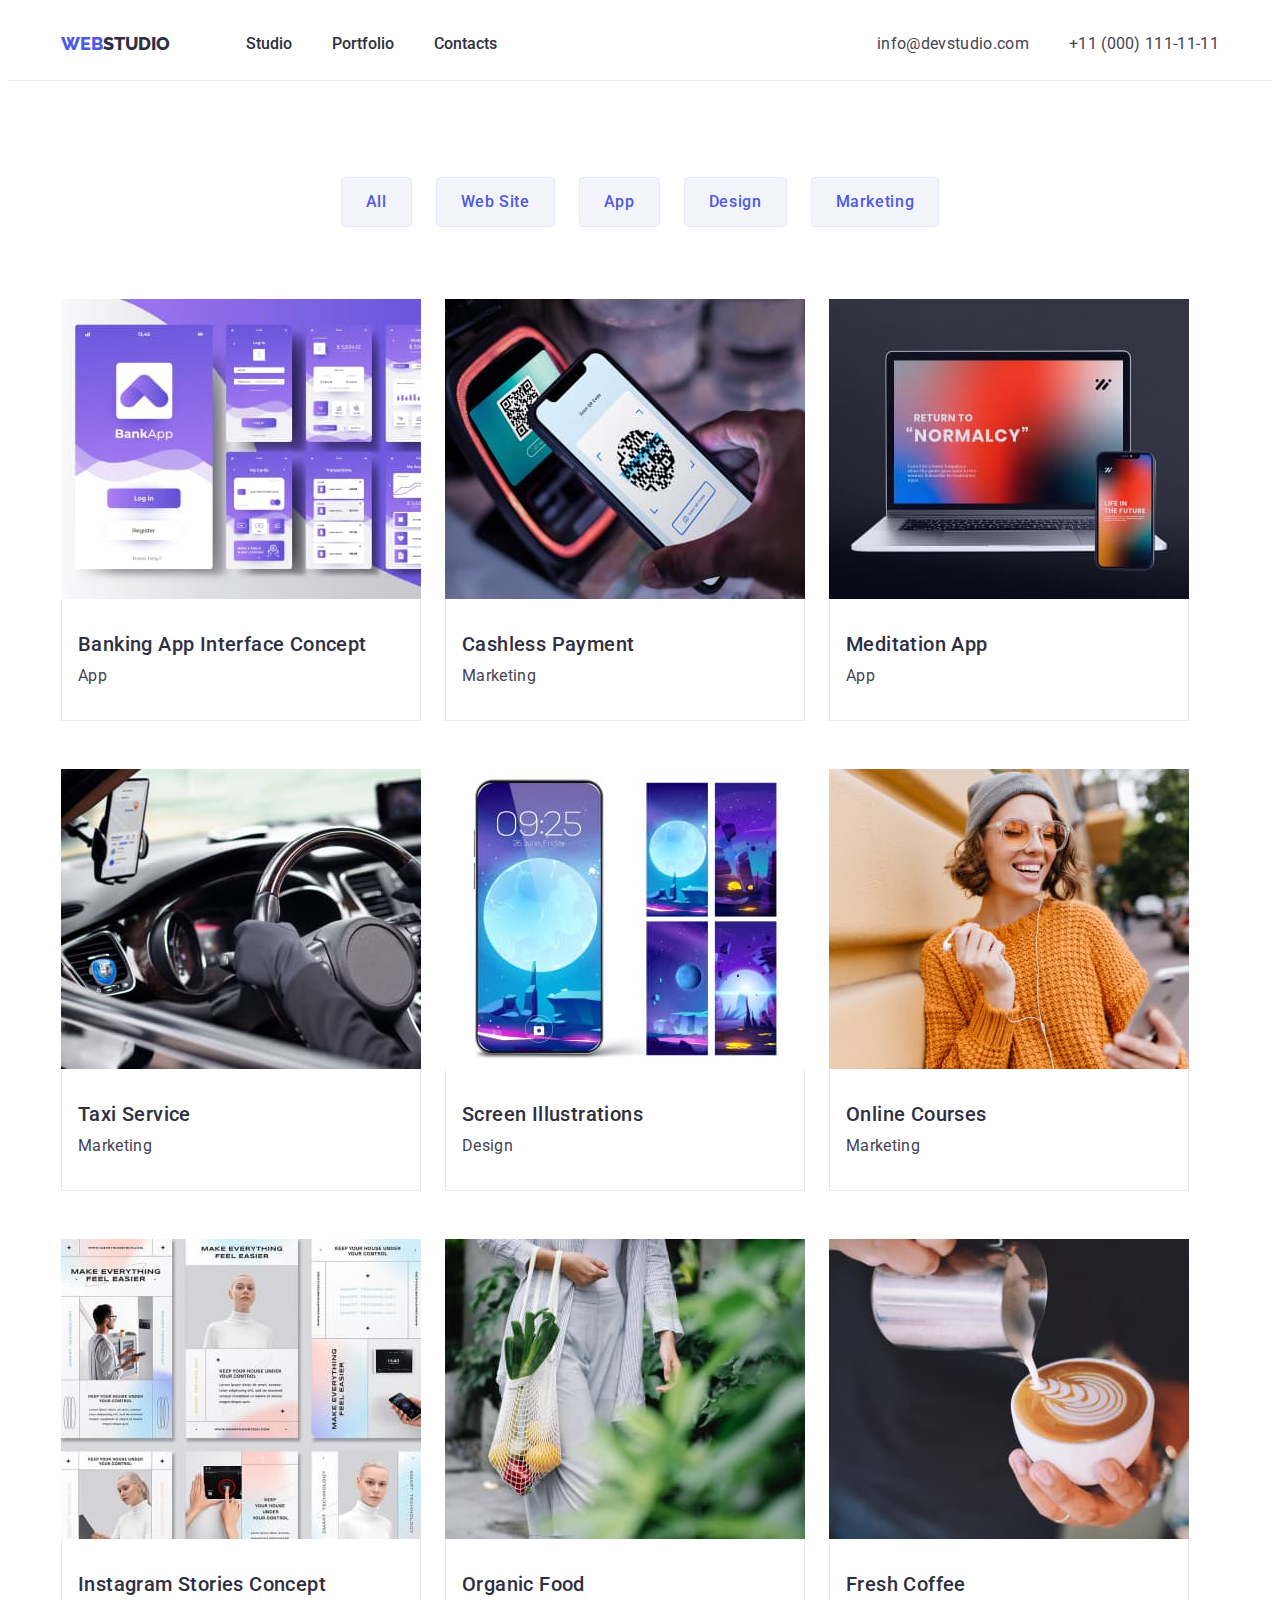
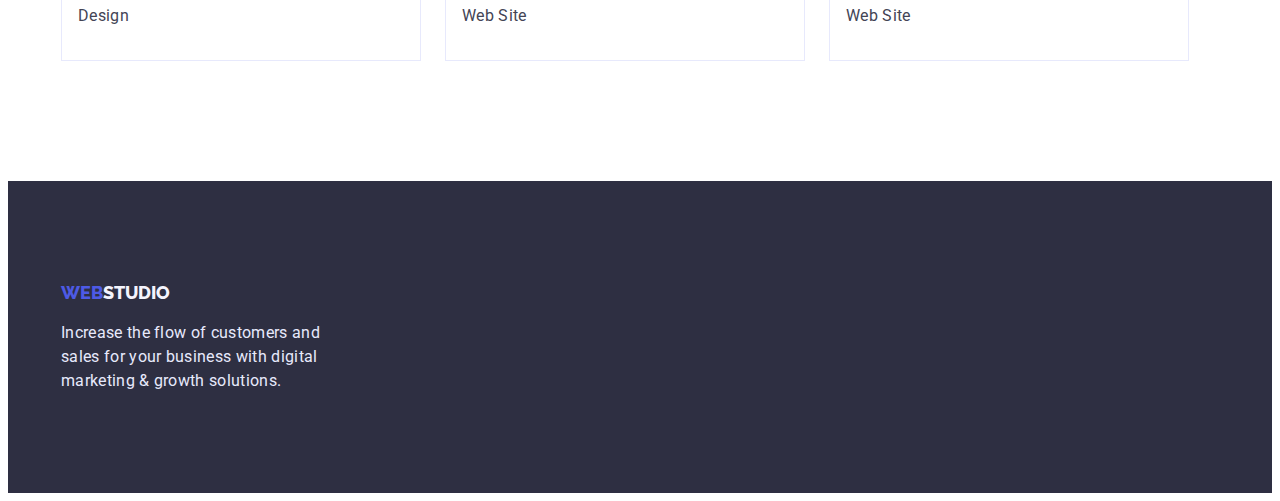
==== portfolio.html @ 15ba7d94 "Initial commit" ====
<!DOCTYPE html>
<html lang="en">
  <head>
    <meta charset="UTF-8" />
    <meta http-equiv="X-UA-Compatible" content="IE=edge" />
    <meta name="viewport" content="width=device-width, initial-scale=1.0" />
    <title>Portfolio</title>
    <link rel="preconnect" href="https://fonts.googleapis.com" />
    <link rel="preconnect" href="https://fonts.gstatic.com" crossorigin />
    <link
      href="https://fonts.googleapis.com/css2?family=Raleway:wght@800&family=Roboto:wght@400;500;700&display=swap"
      rel="stylesheet"
    />
    <link
      rel="stylesheet"
      href="https://cdnjs.cloudflare.com/ajax/libs/modern-normalize/1.1.0/modern-normalize.min.css"
      integrity="sha512-wpPYUAdjBVSE4KJnH1VR1HeZfpl1ub8YT/NKx4PuQ5NmX2tKuGu6U/JRp5y+Y8XG2tV+wKQpNHVUX03MfMFn9Q=="
      crossorigin="anonymous"
      referrerpolicy="no-referrer"
    />
    <link rel="stylesheet" href="./css/styles.css" />
  </head>
  <body>
    <!-- Header -->
    <header class="header">
      <div class="container header-container">
        <nav class="header-navigation">
          <a href="./index.html" class="header-logo link">
            <span class="logo-web">Web</span>Studio</a
          >
          <ul class="header-list list">
            <li class="header-item">
              <a href="./index.html" class="header-link link">Studio</a>
            </li>
            <li class="header-item">
              <a href="./portfolio.html" class="header-link link">Portfolio</a>
            </li>
            <li class="header-item">
              <a href="" class="header-link link">Contacts</a>
            </li>
          </ul>
        </nav>
        <address class="header-address">
          <ul class="address-list list">
            <li class="address-item">
              <a href="mailto:info@devstudio.com" class="address-mail link"
                >info@devstudio.com</a
              >
            </li>
            <li class="address-item">
              <a href="tel:+110001111111" class="address-tel link"
                >+11 (000) 111-11-11</a
              >
            </li>
          </ul>
        </address>
      </div>
    </header>

    <!-- Portfolio section -->
    <main>
      <section class="portfolio section">
        <div class="container portfolio-container">
          <h1 class="portfolio-title visually-hidden">Portfolio</h1>
          <ul class="portfolio-btn-list list">
            <li class="portfolio-btn-item">
              <button type="button" class="portfolio-btn btn">All</button>
            </li>
            <li class="portfolio-btn-item">
              <button type="button" class="portfolio-btn btn">Web Site</button>
            </li>
            <li class="portfolio-btn-item">
              <button type="button" class="portfolio-btn btn">App</button>
            </li>
            <li class="portfolio-btn-item">
              <button type="button" class="portfolio-btn btn">Design</button>
            </li>
            <li class="portfolio-btn-item">
              <button type="button" class="portfolio-btn btn">Marketing</button>
            </li>
          </ul>

          <!-- portfolio images -->

          <ul class="portfolio-img-list list">
            <li class="potfolio-item">
              <a href="" class="portfolio-link link"
                ><img
                  src="./images/portfolio1.jpg"
                  alt="Banking App"
                  width="360"
                />

                <div class="portfolio-text">
                  <h2 class="portfolio-img-subtitle subtitle">
                    Banking App Interface Concept
                  </h2>
                  <p class="portfolio-descr description">App</p>
                </div></a
              >
            </li>
            <li class="potfolio-item">
              <a href="" class="portfolio-link link"
                ><img
                  src="./images/portfolio2.jpg"
                  alt="Cashless Payment"
                  width="360"
                />
                <div class="portfolio-text">
                  <h2 class="portfolio-img-subtitle subtitle">
                    Cashless Payment
                  </h2>
                  <p class="portfolio-descr description">Marketing</p>
                </div></a
              >
            </li>
            <li class="potfolio-item">
              <a href="" class="portfolio-link link"
                ><img
                  src="./images/portfolio3.jpg"
                  alt="Meditation App"
                  width="360"
                />
                <div class="portfolio-text">
                  <h2 class="portfolio-img-subtitle subtitle">
                    Meditation App
                  </h2>
                  <p class="portfolio-descr description">App</p>
                </div></a
              >
            </li>
            <li class="potfolio-item">
              <a href="" class="portfolio-link link"
                ><img
                  src="./images/portfolio4.jpg"
                  alt="Taxi Service"
                  width="360"
                />
                <div class="portfolio-text">
                  <h2 class="portfolio-img-subtitle subtitle">Taxi Service</h2>
                  <p class="portfolio-descr description">Marketing</p>
                </div></a
              >
            </li>
            <li class="potfolio-item">
              <a href="" class="portfolio-link link"
                ><img
                  src="./images/portfolio5.jpg"
                  alt="Screen Illustrations"
                  width="360"
                />
                <div class="portfolio-text">
                  <h2 class="portfolio-img-subtitle subtitle">
                    Screen Illustrations
                  </h2>
                  <p class="portfolio-descr description">Design</p>
                </div></a
              >
            </li>
            <li class="potfolio-item">
              <a href="" class="portfolio-link link"
                ><img
                  src="./images/portfolio6.jpg"
                  alt="Online Courses"
                  width="360"
                />
                <div class="portfolio-text">
                  <h2 class="portfolio-img-subtitle subtitle">
                    Online Courses
                  </h2>
                  <p class="portfolio-descr description">Marketing</p>
                </div></a
              >
            </li>
            <li class="potfolio-item">
              <a href="" class="portfolio-link link"
                ><img
                  src="./images/portfolio7.jpg"
                  alt="Instagram Stories Concept"
                  width="360"
                />
                <div class="portfolio-text">
                  <h2 class="portfolio-img-subtitle subtitle">
                    Instagram Stories Concept
                  </h2>
                  <p class="portfolio-descr description">Design</p>
                </div></a
              >
            </li>
            <li class="potfolio-item">
              <a href="" class="portfolio-link link"
                ><img
                  src="./images/portfolio8.jpg"
                  alt="Organic Food"
                  width="360"
                />
                <div class="portfolio-text">
                  <h2 class="portfolio-img-subtitle subtitle">Organic Food</h2>
                  <p class="portfolio-descr description">Web Site</p>
                </div></a
              >
            </li>
            <li class="potfolio-item">
              <a href="" class="portfolio-link link"
                ><img
                  src="./images/portfolio9.jpg"
                  alt="Fresh Coffee"
                  width="360"
                />
                <div class="portfolio-text">
                  <h2 class="portfolio-img-subtitle subtitle">Fresh Coffee</h2>
                  <p class="portfolio-descr description">Web Site</p>
                </div></a
              >
            </li>
          </ul>
        </div>
      </section>
    </main>

    <!-- Footer -->

    <footer class="footer">
      <div class="container footer-container">
        <a href="./index.html" class="footer-logo link">
          <span class="logo-web">Web</span>Studio</a
        >
        <p class="footer-descr">
          Increase the flow of customers and sales for your business with
          digital marketing & growth solutions.
        </p>
      </div>
    </footer>
  </body>
</html>
---- css/styles.css ----
:root {
    --main-title-color: #2E2F42;
    --text-color: #434455;
    --accent-color: #4D5AE5;
    --white-color: #fff;
    --second-accent-color: #404BBF;
    --background-color: #F4F4FD;
    --second-background-color: #E7E9FC;
}


body {
    font-family: 'Roboto', sans-serif;
    color: var(--text-color);
}


.link {
    text-decoration: none;
}

.list {
    list-style: none;
    margin: 0;
    padding: 0;
}

.title {
    font-weight: 700;
    font-size: 36px;
    line-height: 1.11;
    text-align: center;
    letter-spacing: 0.02em;
    text-transform: capitalize;
    color: var(--main-title-color);
}

.subtitle {
    font-weight: 500;
    font-size: 20px;
    line-height: 1.2;
    letter-spacing: 0.02em;
    color: var(--main-title-color);
}

.btn {
    font-family: inherit;
    font-weight: 500;
    font-size: 16px;
    line-height: 1.5;
    letter-spacing: 0.04em;
    cursor: pointer;
    border-radius: 4px;
    border: 1px solid var(--second-background-color);

}

.description {
    font-size: 16px;
    line-height: 1.5;
    letter-spacing: 0.02em;

}

.visually-hidden {
    position: absolute;
    width: 1px;
    height: 1px;
    margin: -1px;
    border: 0;
    padding: 0;

    white-space: nowrap;
    clip-path: inset(100%);
    clip: rect(0 0 0 0);
    overflow: hidden;
}

.container {
    /* outline: 2px solid red; */
    max-width: 1158px;
    padding: 0 15px;
    margin: 0 auto;
}

.section {
    padding: 120px 0;
    /* padding-top: 120px;
    padding-bottom: 120px; */
}

h1,
h2,
h3,
h4,
h5,
h6,
p,
ul {
    margin: 0;
    padding: 0;
}

img {
    display: block;
    max-width: 100%;
    height: auto;
}


/* -------------Header------------- */

.header {
    border-bottom: 1px solid var(--second-background-color);
}

.header-container {
    display: flex;
    align-items: center;
    padding-top: 24px;
    padding-bottom: 24px;

}

.header-logo {
    font-family: 'Raleway', sans-serif;
    font-weight: 800;
    font-size: 18px;
    line-height: 1.33;
    text-transform: uppercase;
    color: var(--main-title-color);
    margin-right: 76px;

}

.header-list {
    display: flex;
    gap: 40px;

}

.header-navigation {
    display: flex;
    align-items: center;
}



.logo-web {
    color: var(--accent-color);
}



.header-link {
    font-weight: 500;
    font-size: 16px;
    line-height: 1.5;
    color: var(--main-title-color);
    padding: 24px 0;
}

.header-link:hover,
.header-link:focus {
    color: var(--accent-color);
}

/* Address */

.header-address {
    margin-left: auto;
}

.address-list {
    display: flex;

}

.address-item:not(:last-child) {
    margin-right: 40px;
}


.address-mail,
.address-tel {
    font-family: 'Roboto', sans-serif;
    font-style: normal;
    font-weight: 400;
    font-size: 16px;
    line-height: 1.5;
    letter-spacing: 0.02em;
    color: var(--text-color);
    padding: 24px 0;

}

.address-mail:hover,
.address-mail:focus {
    color: var(--accent-color);
}

.address-tel:hover,
.address-tel:focus {
    color: var(--accent-color);
}



/* -------------Hero------------- */

.hero {
    background-color: var(--main-title-color);
    padding-top: 188px;
    padding-bottom: 188px;
}


.hero-title {
    max-width: 530px;
    margin: 0 auto 48px;

    font-weight: 700;
    font-size: 56px;
    line-height: 1.07;
    text-align: center;
    letter-spacing: 0.02em;
    color: var(--white-color);

}


.hero-btn {
    display: block;
    margin: 0 auto;
    padding: 16px 32px;

    color: var(--accent-color);
    background-color: var(--background-color);
    border: 1px solid transparent;



}

.hero-btn:hover,
.hero-btn:focus {
    color: var(--white-color);
    background-color: var(--accent-color);
}

/* ------------features------------- */

.features-list {
    display: flex;
    gap: 24px;
}

.features-item {
    width: calc((100% - 72px) / 4);
}

.features-subtitle {
    margin-bottom: 8px;
}


/* -------------functions----------- */

.functions {
    padding-top: 0;
}

.functions-title {
    margin-bottom: 72px;
}

.functions-list {
    display: flex;

    flex-wrap: wrap;

    gap: 24px;

}


.functions-item {
    /* outline: 2px solid blue; */
    width: calc((100% - 48px) / 3);

}


/* --------------team---------------- */

.team {
    background-color: var(--background-color);
}


.team-title {
    margin-bottom: 72px;
}

.team-subtitle {
    text-align: center;
    margin-bottom: 8px;
}

.team-list {
    display: flex;
    flex-wrap: wrap;
    gap: 24px;
}

.team-item {
    /* outline: 2px solid blue; */
    width: calc((100% - 72px) / 4);
}

.team-names {
    background-color: var(--white-color);
    padding: 32px 16px;
    box-shadow: 0px 1px 6px rgba(46, 47, 66, 0.08), 0px 1px 1px rgba(46, 47, 66, 0.16), 0px 2px 1px rgba(46, 47, 66, 0.08);
    border-radius: 0px 0px 4px 4px;
}

.team-item-descr {
    text-align: center;
}


/* --------------footer------------ */
.footer {
    background-color: var(--main-title-color);
    padding: 100px 0;
}


.footer-logo {
    font-family: 'Raleway', sans-serif;
    font-weight: 800;
    font-size: 18px;
    line-height: 1.33;
    text-transform: uppercase;
    color: var(--background-color);

}


.footer-descr {
    font-size: 16px;
    line-height: 1.5;
    letter-spacing: 0.02em;
    color: var(--second-background-color);
    max-width: 264px;
    margin-top: 16px;
}


/* -----------------------SECOND PAGE----------------------- */


/* ----------------portfolio--------------- */

.portfolio {
    padding-top: 96px;
}

.portfolio-btn-list {
    display: flex;
    justify-content: center;
    margin-bottom: 72px;
    gap: 24px;
}

.portfolio-btn {
    padding: 12px 24px;
    color: var(--accent-color);
    background-color: var(--background-color);
    border: 1px solid var(--second-background-color);
}

.portfolio-btn:hover,
.portfolio-btn:focus {
    color: var(--white-color);
    background-color: var(--second-accent-color);
}

.portfolio-img-list {
    display: flex;
    flex-wrap: wrap;
    column-gap: 24px;
    row-gap: 48px;

}

.portfolio-text {
    padding-top: 32px;
    padding-bottom: 32px;
    padding-left: 16px;
    border: 1px solid var(--second-background-color);
    border-top: 1px solid transparent;
}

.portfolio-img-subtitle {
    margin-bottom: 8px;
    color: var(--main-title-color);
}

.portfolio-descr {
    color: var(--text-color);
}
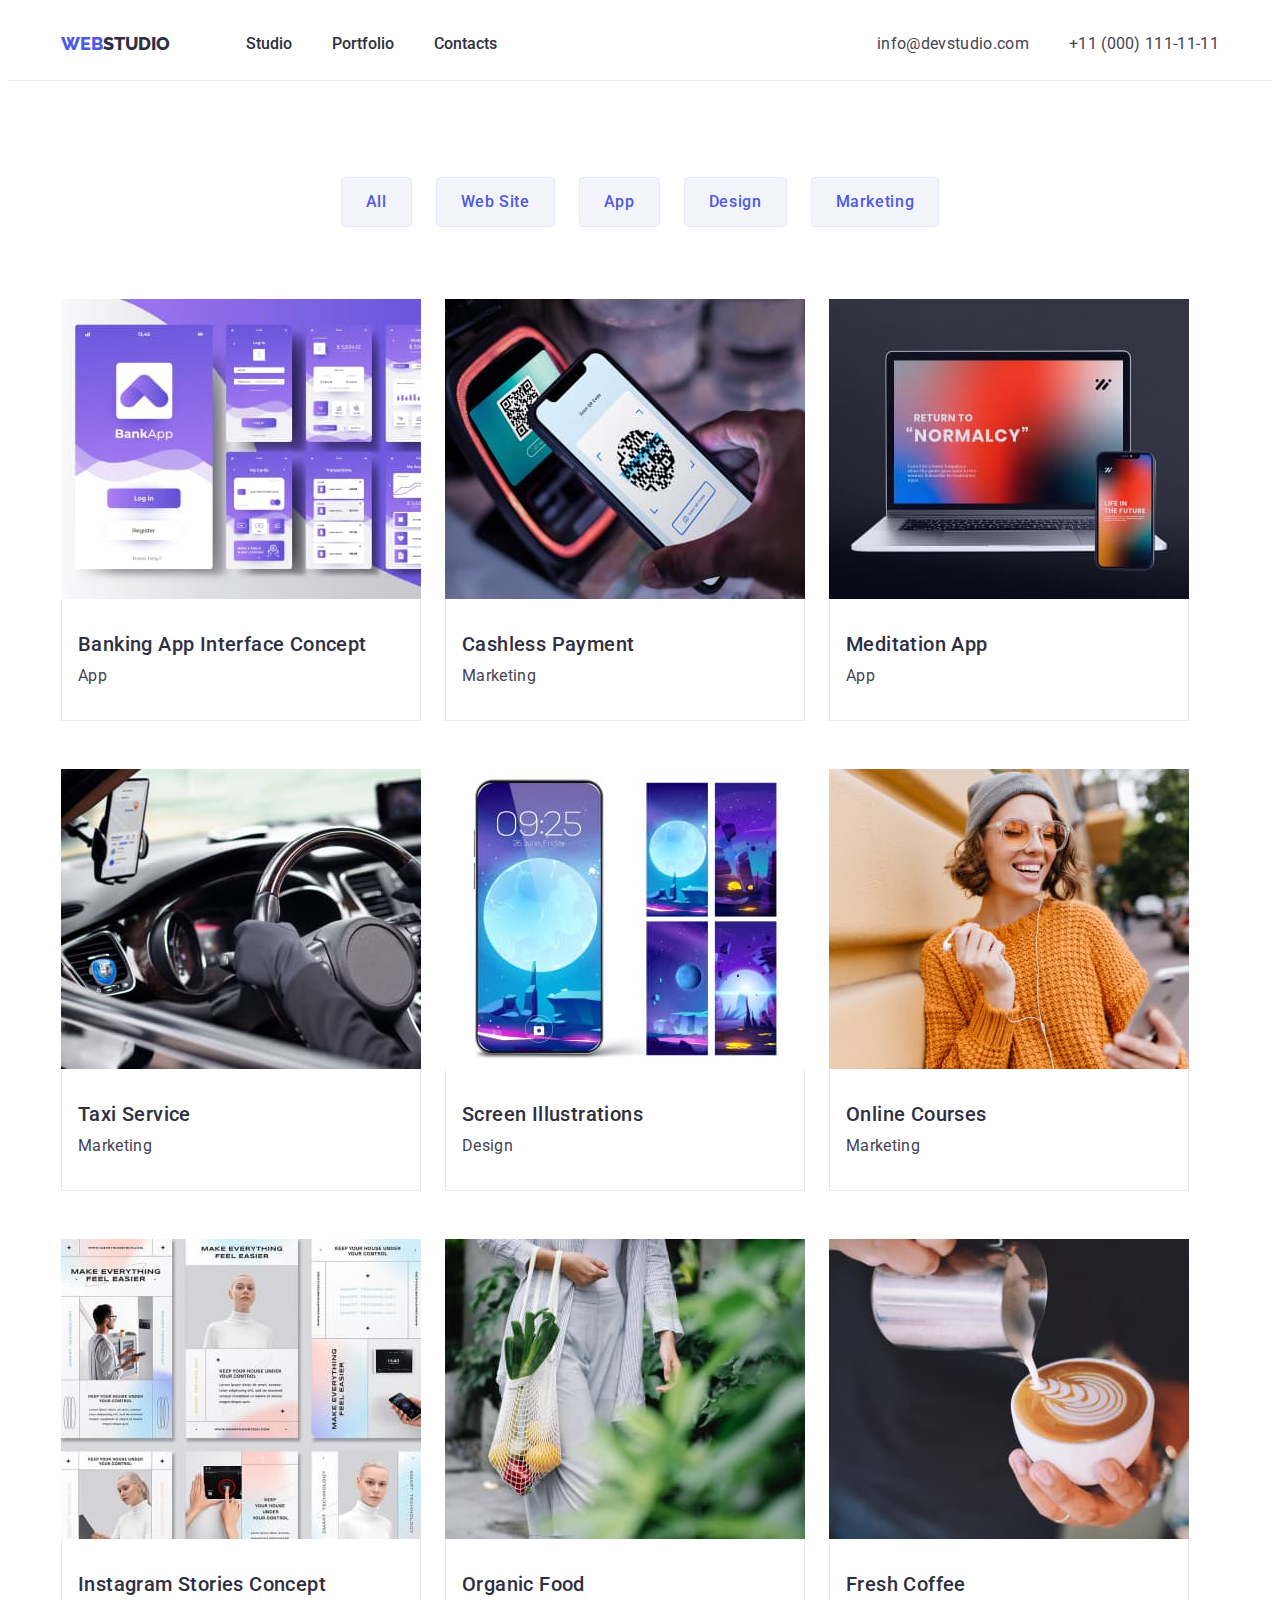
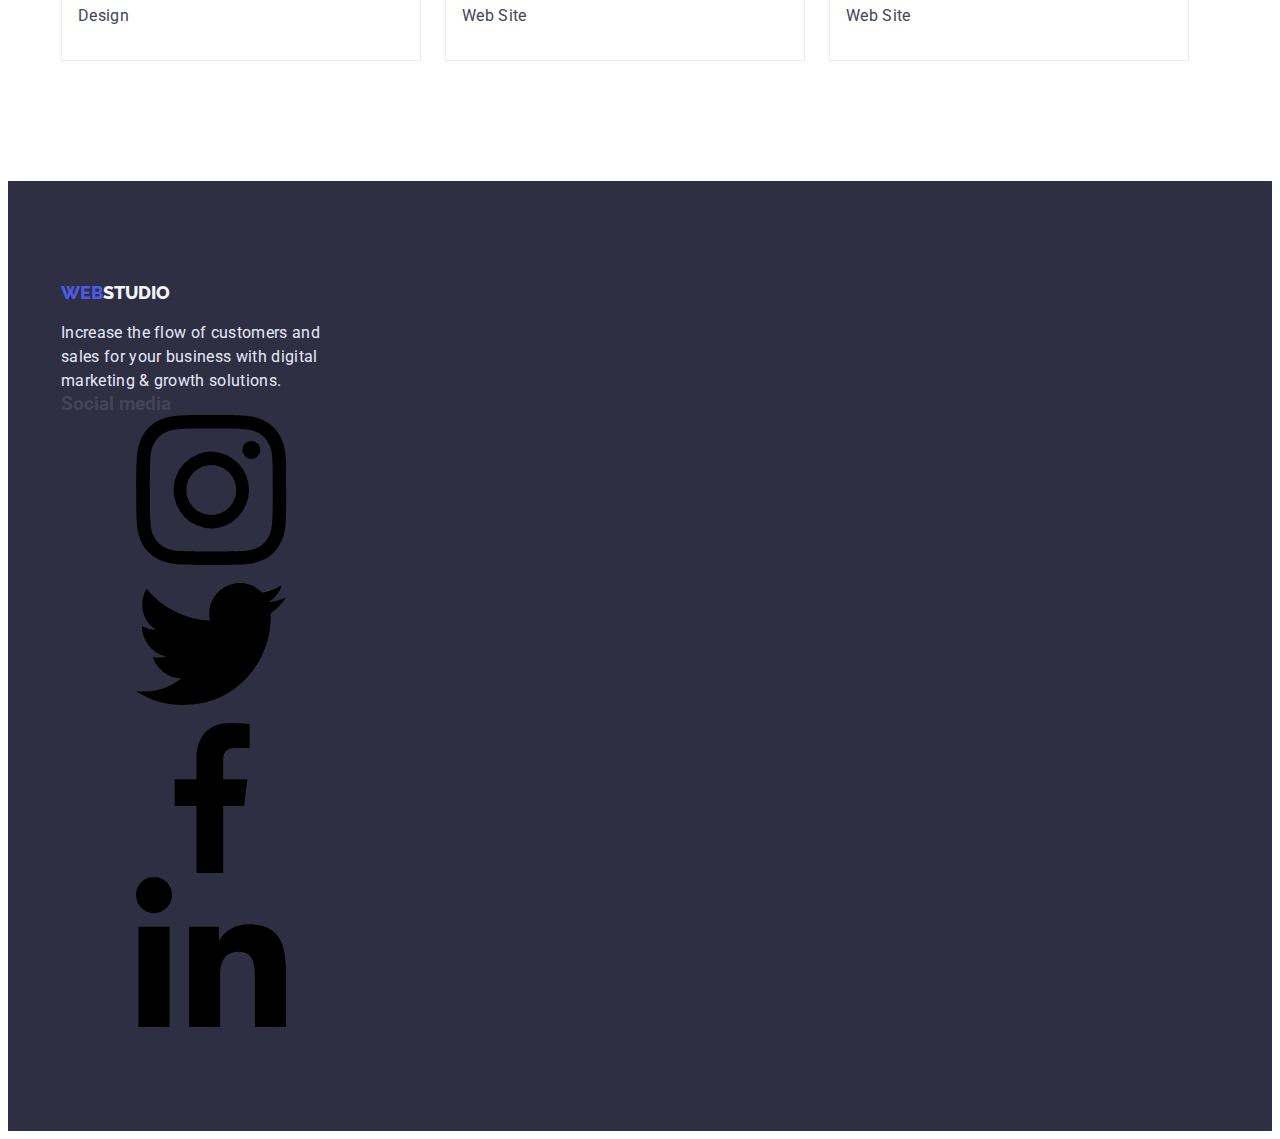
==== commit ba10af9e: "updated portfolio.html" ====
--- a/portfolio.html
+++ b/portfolio.html
@@ -83,7 +83,7 @@
           <!-- portfolio images -->
 
           <ul class="portfolio-img-list list">
-            <li class="potfolio-item">
+            <li class="portfolio-item">
               <a href="" class="portfolio-link link"
                 ><img
                   src="./images/portfolio1.jpg"
@@ -99,7 +99,7 @@
                 </div></a
               >
             </li>
-            <li class="potfolio-item">
+            <li class="portfolio-item">
               <a href="" class="portfolio-link link"
                 ><img
                   src="./images/portfolio2.jpg"
@@ -114,7 +114,7 @@
                 </div></a
               >
             </li>
-            <li class="potfolio-item">
+            <li class="portfolio-item">
               <a href="" class="portfolio-link link"
                 ><img
                   src="./images/portfolio3.jpg"
@@ -129,7 +129,7 @@
                 </div></a
               >
             </li>
-            <li class="potfolio-item">
+            <li class="portfolio-item">
               <a href="" class="portfolio-link link"
                 ><img
                   src="./images/portfolio4.jpg"
@@ -142,7 +142,7 @@
                 </div></a
               >
             </li>
-            <li class="potfolio-item">
+            <li class="portfolio-item">
               <a href="" class="portfolio-link link"
                 ><img
                   src="./images/portfolio5.jpg"
@@ -157,7 +157,7 @@
                 </div></a
               >
             </li>
-            <li class="potfolio-item">
+            <li class="portfolio-item">
               <a href="" class="portfolio-link link"
                 ><img
                   src="./images/portfolio6.jpg"
@@ -172,7 +172,7 @@
                 </div></a
               >
             </li>
-            <li class="potfolio-item">
+            <li class="portfolio-item">
               <a href="" class="portfolio-link link"
                 ><img
                   src="./images/portfolio7.jpg"
@@ -187,7 +187,7 @@
                 </div></a
               >
             </li>
-            <li class="potfolio-item">
+            <li class="portfolio-item">
               <a href="" class="portfolio-link link"
                 ><img
                   src="./images/portfolio8.jpg"
@@ -200,7 +200,7 @@
                 </div></a
               >
             </li>
-            <li class="potfolio-item">
+            <li class="portfolio-item">
               <a href="" class="portfolio-link link"
                 ><img
                   src="./images/portfolio9.jpg"
@@ -222,13 +222,50 @@
 
     <footer class="footer">
       <div class="container footer-container">
-        <a href="./index.html" class="footer-logo link">
-          <span class="logo-web">Web</span>Studio</a
-        >
-        <p class="footer-descr">
-          Increase the flow of customers and sales for your business with
-          digital marketing & growth solutions.
-        </p>
+        <div class="footer-content">
+          <div class="footer-leftpart">
+            <a href="./index.html" class="footer-logo link">
+              <span class="logo-web">Web</span>Studio</a
+            >
+            <p class="footer-descr">
+              Increase the flow of customers and sales for your business with
+              digital marketing & growth solutions.
+            </p>
+          </div>
+          <div class="footer-rightpart">
+            <h3 class="footer-subtitle">Social media</h3>
+            <ul class="footer-social-list list">
+              <li class="footer-social-item">
+                <a href="" class="footer-social-link link">
+                  <svg class="footer-social-icon">
+                    <use href="./images/icons.svg#instagram"></use>
+                  </svg>
+                </a>
+              </li>
+              <li class="footer-social-item">
+                <a href="" class="footer-social-link link">
+                  <svg class="footer-social-icon">
+                    <use href="./images/icons.svg#twitter"></use>
+                  </svg>
+                </a>
+              </li>
+              <li class="footer-social-item">
+                <a href="" class="footer-social-link link">
+                  <svg class="footer-social-icon">
+                    <use href="./images/icons.svg#facebook"></use>
+                  </svg>
+                </a>
+              </li>
+              <li class="footer-social-item">
+                <a href="" class="footer-social-link link">
+                  <svg class="footer-social-icon">
+                    <use href="./images/icons.svg#linkedin"></use>
+                  </svg>
+                </a>
+              </li>
+            </ul>
+          </div>
+        </div>
       </div>
     </footer>
   </body>
--- a/css/styles.css
+++ b/css/styles.css
@@ -212,6 +212,13 @@
     background-color: var(--main-title-color);
     padding-top: 188px;
     padding-bottom: 188px;
+    margin: 0 auto;
+    max-width: 1440px;
+    background-image: linear-gradient(rgba(46, 47, 66, 0.7), rgba(46, 47, 66, 0.7)), url(../images/hero-bg.jpg);
+    background-repeat: no-repeat;
+    background-position: center;
+    background-size: cover;
+
 }
 
 
@@ -259,6 +266,21 @@
     width: calc((100% - 72px) / 4);
 }
 
+.features-icon {
+    display: flex;
+    justify-content: center;
+    padding: 24px 100px;
+    margin-bottom: 8px;
+    background-color: var(--background-color);
+    max-width: 264px;
+    height: 112px;
+}
+
+.features-icon-svg {
+    width: 64px;
+    height: 64px;
+}
+
 .features-subtitle {
     margin-bottom: 8px;
 }
@@ -328,6 +350,111 @@
 .team-item-descr {
     text-align: center;
 }
+
+.team-social-list {
+    display: flex;
+    justify-content: center;
+    align-items: center;
+    gap: 24px;
+    margin-top: 8px;
+}
+
+.team-social-item {
+    width: 40px;
+    height: 40px;
+
+}
+
+.team-social-link {
+    display: flex;
+    justify-content: center;
+    align-items: center;
+    width: 100%;
+    height: 100%;
+    border-radius: 50%;
+    color: var(--accent-color);
+    background-color: var(--background-color);
+
+}
+
+.team-social-link:hover,
+.team-social-link:focus {
+    background-color: var(--accent-color);
+    color: var(--white-color);
+}
+
+.team-social-icon {
+    width: 16px;
+    height: 16px;
+    /* fill: var(--accent-color); */
+    fill: currentColor;
+}
+
+.team-social-icon:hover,
+.team-social-icon:focus {
+    /* fill: var(--white-color); */
+    fill: currentColor;
+}
+
+/* --------------customers---------- */
+
+.customers {
+    padding-top: 130px;
+}
+
+.customers-title {
+    margin-bottom: 72px;
+}
+
+.customers-list {
+    display: flex;
+    flex-wrap: wrap;
+    justify-content: space-between;
+    gap: 24px;
+
+}
+
+.customers-item {
+    width: calc((100% - 24px*5) / 6);
+    /* padding: 16px 32px; */
+    /* border: 1px solid #8E8F99;
+        border-radius: 4px; */
+}
+
+
+.customers-link {
+    display: flex;
+    justify-content: center;
+    align-items: center;
+    padding: 16px 32px;
+    border: 1px solid #8E8F99;
+    border-radius: 4px;
+    width: 168px;
+    height: 88px;
+    color: #8E8F99;
+}
+
+
+
+.customers-icon {
+
+    /* width: 100%; */
+    fill: currentColor;
+
+
+}
+
+.customers-link:hover,
+.customers-link:focus {
+    color: var(--accent-color);
+    border-color: var(--accent-color);
+}
+
+/* 
+.customers-icon:hover,
+.customers-icon:focus {
+    color: var(--accent-color);
+} */
 
 
 /* --------------footer------------ */
